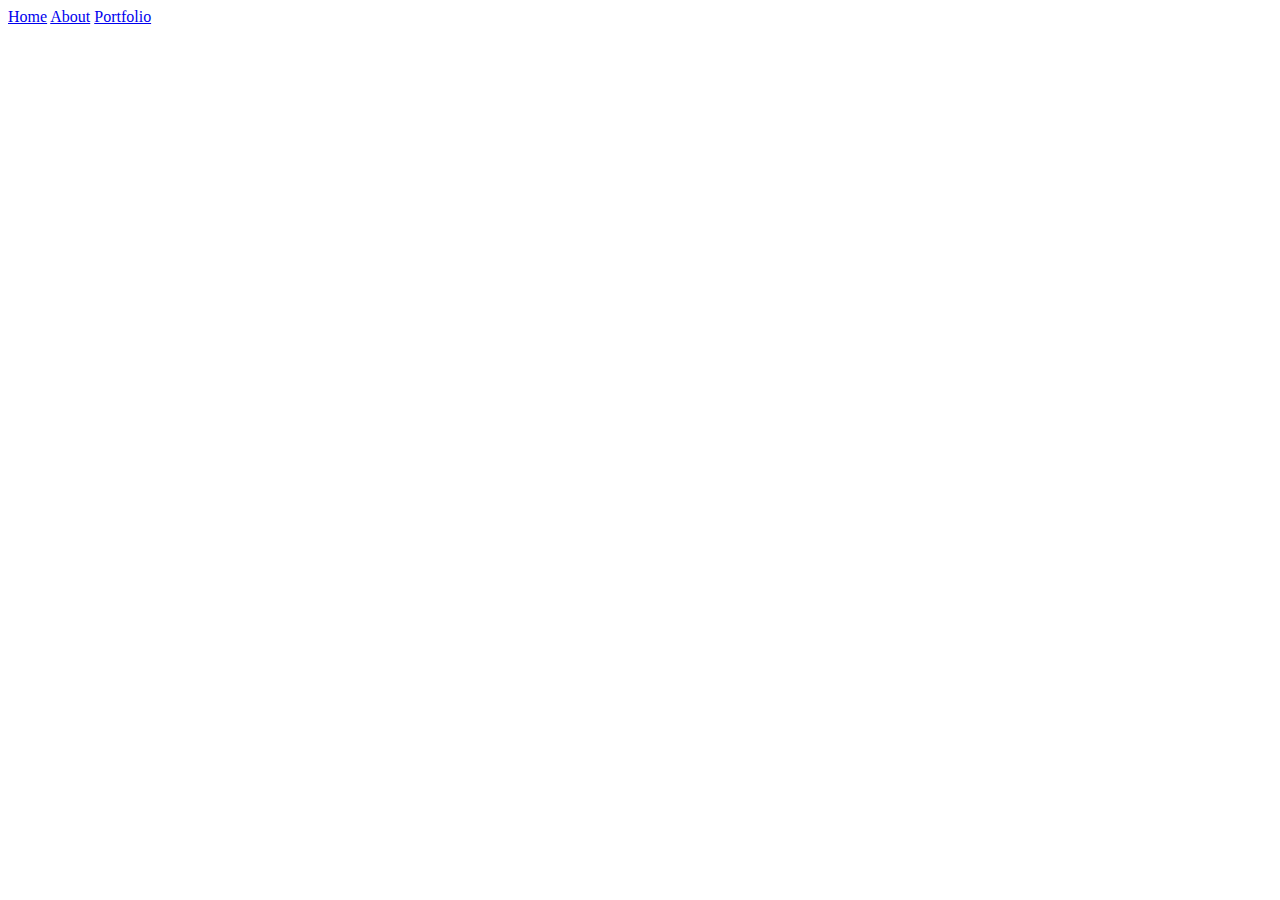
==== index.html @ ab5868d6 "create website sceletor, added navbar" ====
<!DOCTYPE html>
<html lang="en">
  <head>
    <meta charset="UTF-8" />
    <meta name="viewport" content="width=device-width, initial-scale=1.0" />
    <title>Katya Fuentes</title>
  </head>
  <body>
      <div class="topnav">
        <a class="active" href="#home">Home</a>
        <a href="#news">About</a>
        <a href="#contact">Portfolio</a>
      </div>
    </nav>
  </body>
</html>
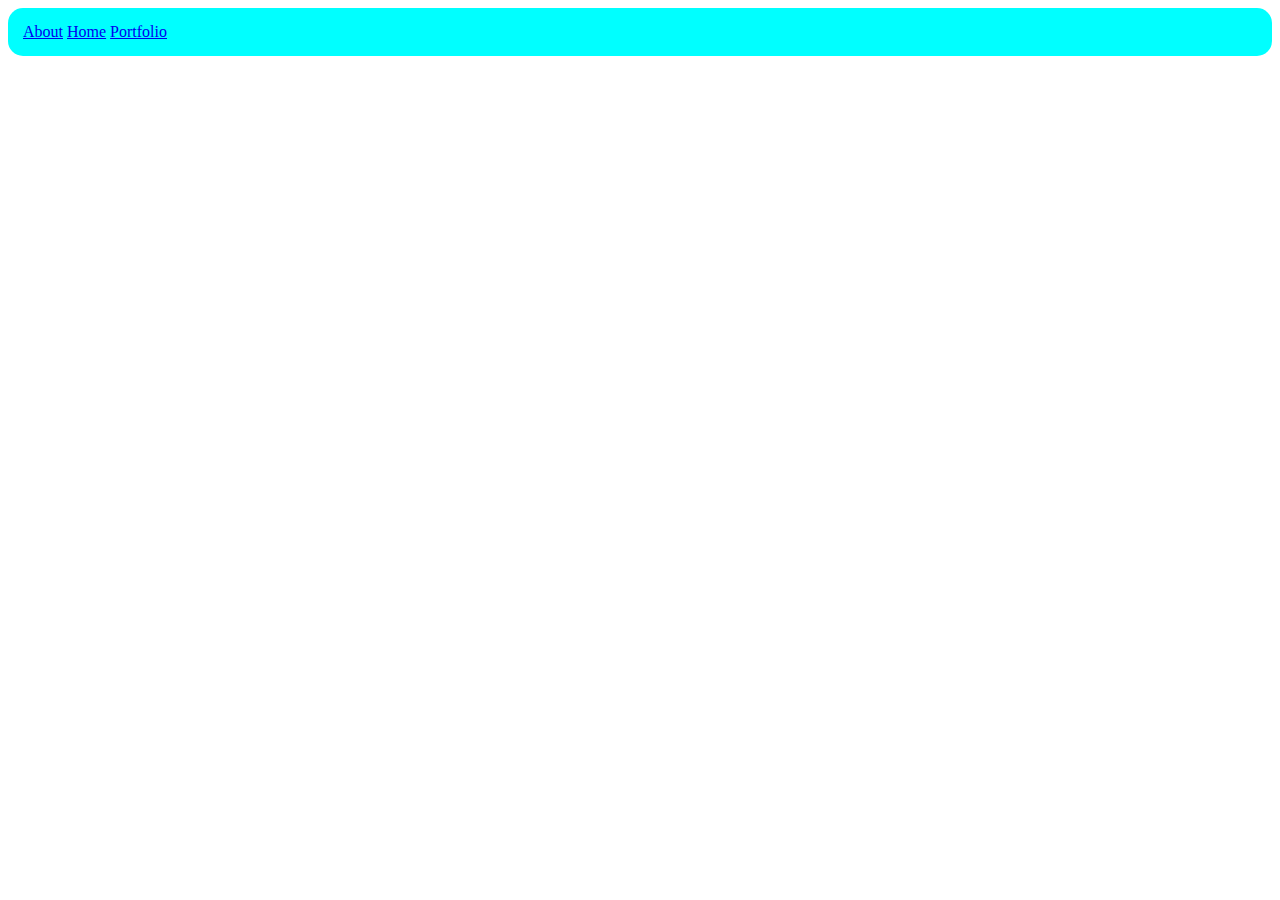
==== commit ab7c05e4: "added navbar" ====
--- a/index.html
+++ b/index.html
@@ -3,14 +3,16 @@
   <head>
     <meta charset="UTF-8" />
     <meta name="viewport" content="width=device-width, initial-scale=1.0" />
-    <title>Katya Fuentes</title>
+    <link rel="stylesheet" href="style.css">
+    <script src="javascript.js" defer></script>
+    <title>Home</title>
   </head>
   <body>
-      <div class="topnav">
-        <a class="active" href="#home">Home</a>
-        <a href="#news">About</a>
-        <a href="#contact">Portfolio</a>
-      </div>
+      <nav class="navbar">
+      <a href="about.html">About</a>
+      <a href="index.html">Home</a>
+      <a class="active" href="portfolio.html">Portfolio</a>
+      </nav>
     </nav>
   </body>
 </html>
--- a/style.css
+++ b/style.css
@@ -0,0 +1,5 @@
+nav {
+  background-color: aqua;
+  padding: 15px;
+  border-radius: 15px;
+}
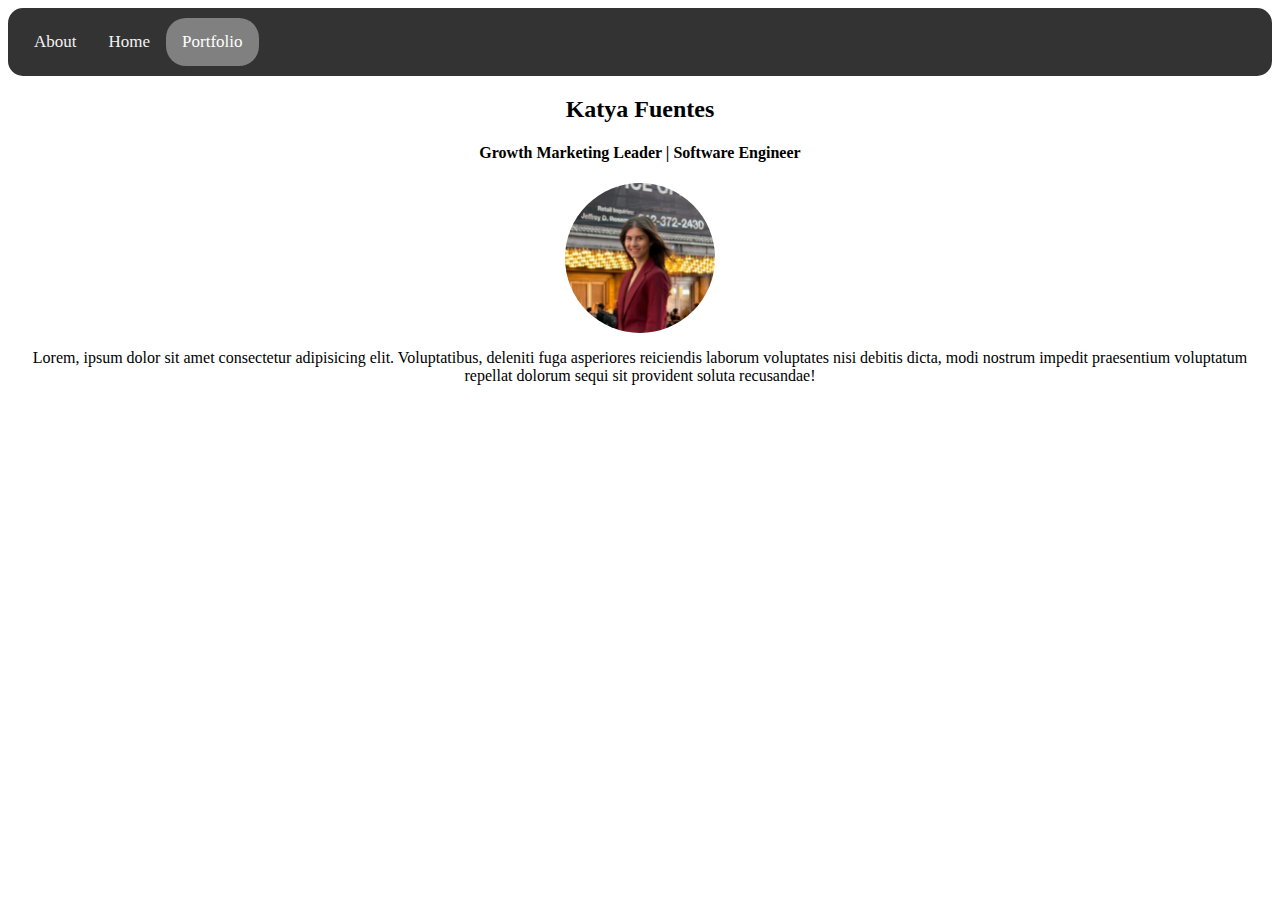
==== commit 9229fc02: "styled navbar" ====
--- a/index.html
+++ b/index.html
@@ -8,11 +8,20 @@
     <title>Home</title>
   </head>
   <body>
-      <nav class="navbar">
+        <nav class="navbar">
       <a href="about.html">About</a>
       <a href="index.html">Home</a>
       <a class="active" href="portfolio.html">Portfolio</a>
+      <a href="javascript:void(0);" class="icon" onclick="myFunction()">
+        <i class="fa fa-bars"></i>
+      </a>
       </nav>
     </nav>
+    <div class="hero">
+    <h2>Katya Fuentes</h2>
+<h4>Growth Marketing Leader | Software Engineer </h4>
+<img class = "headshot" src="assets/headshot.jpeg" alt="Katya's headshot"/>
+<p>Lorem, ipsum dolor sit amet consectetur adipisicing elit. Voluptatibus, deleniti fuga asperiores reiciendis laborum voluptates nisi debitis dicta, modi nostrum impedit praesentium voluptatum repellat dolorum sequi sit provident soluta recusandae!</p>
+</div>
   </body>
 </html>
--- a/style.css
+++ b/style.css
@@ -1,5 +1,55 @@
+/* navbar styling */
+
 nav {
-  background-color: aqua;
-  padding: 15px;
+  background-color: darkgray;
+  padding: 10px;
   border-radius: 15px;
 }
+
+/* Add a black background color to the top navigation */
+nav {
+  background-color: #333;
+  overflow: hidden;
+}
+
+/* Style the links inside the navigation bar */
+nav a {
+  float: left;
+  display: block;
+  color: #f2f2f2;
+  text-align: center;
+  padding: 14px 16px;
+  text-decoration: none;
+  font-size: 17px;
+}
+
+/* Change the color of links on hover */
+nav a:hover {
+  background-color: #ddd;
+  color: black;
+}
+
+/* Add an active class to highlight the current page */
+nav a.active {
+  background-color: grey;
+  color: white;
+  border-radius: 20px;
+}
+
+/* Hide the link that should open and close the topnav on small screens */
+nav .icon {
+  display: none;
+}
+
+/* css of the homepage */
+
+.hero {
+  text-align: center;
+}
+.headshot {
+  display: block;
+  margin: 0 auto;
+  max-width: 150px;
+  border-radius: 50%;
+  object-fit: cover;
+}
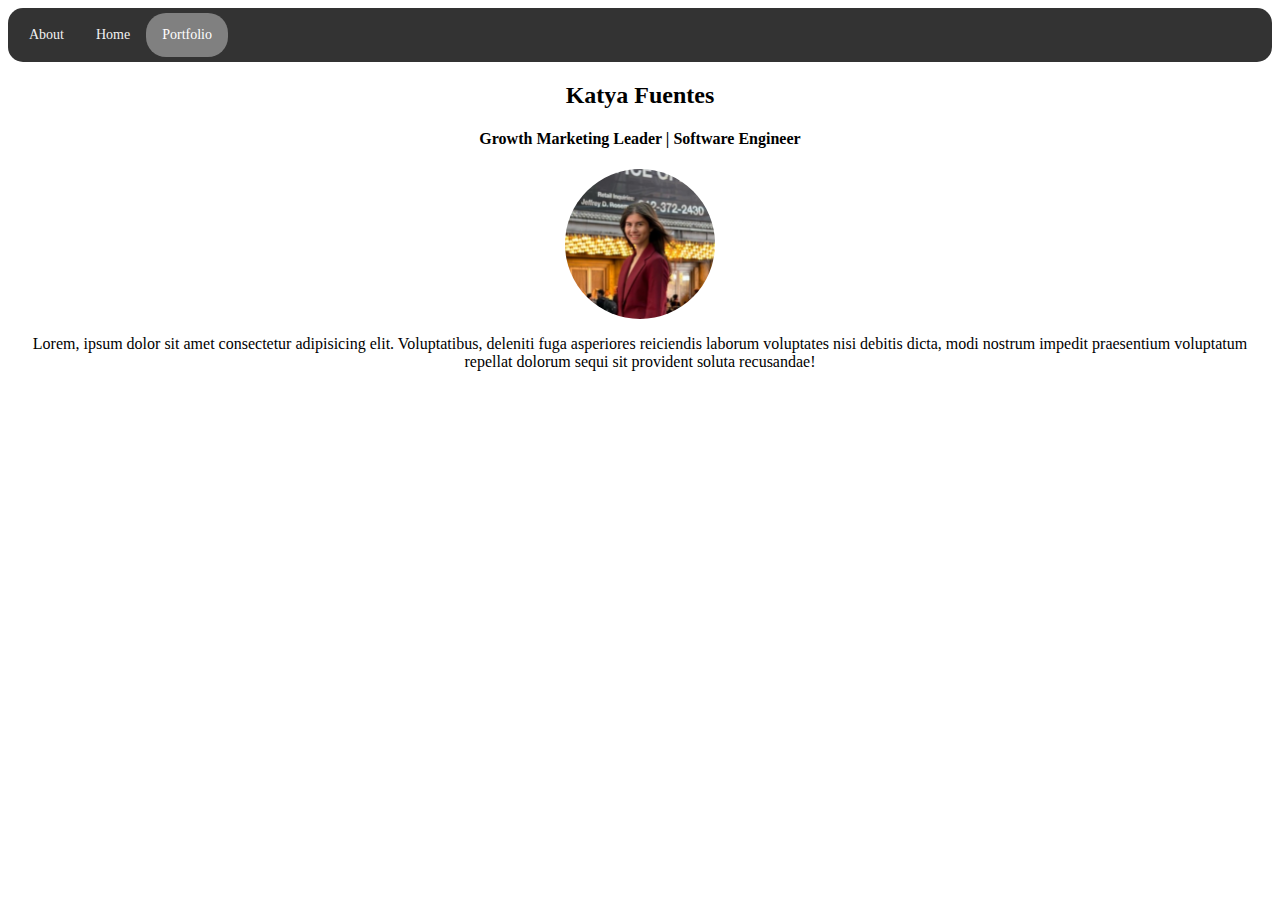
==== commit f2b781af: "styled navbar" ====
--- a/index.html
+++ b/index.html
@@ -8,6 +8,7 @@
     <title>Home</title>
   </head>
   <body>
+    <!-- Navbar -->
         <nav class="navbar">
       <a href="about.html">About</a>
       <a href="index.html">Home</a>
--- a/style.css
+++ b/style.css
@@ -2,7 +2,7 @@
 
 nav {
   background-color: darkgray;
-  padding: 10px;
+  padding: 5px;
   border-radius: 15px;
 }
 
@@ -20,13 +20,14 @@
   text-align: center;
   padding: 14px 16px;
   text-decoration: none;
-  font-size: 17px;
+  font-size: 14px;
 }
 
 /* Change the color of links on hover */
 nav a:hover {
   background-color: #ddd;
   color: black;
+  border-radius: 15px;
 }
 
 /* Add an active class to highlight the current page */
@@ -36,7 +37,7 @@
   border-radius: 20px;
 }
 
-/* Hide the link that should open and close the topnav on small screens */
+/* Hide the link that should open and close the nav on small screens */
 nav .icon {
   display: none;
 }
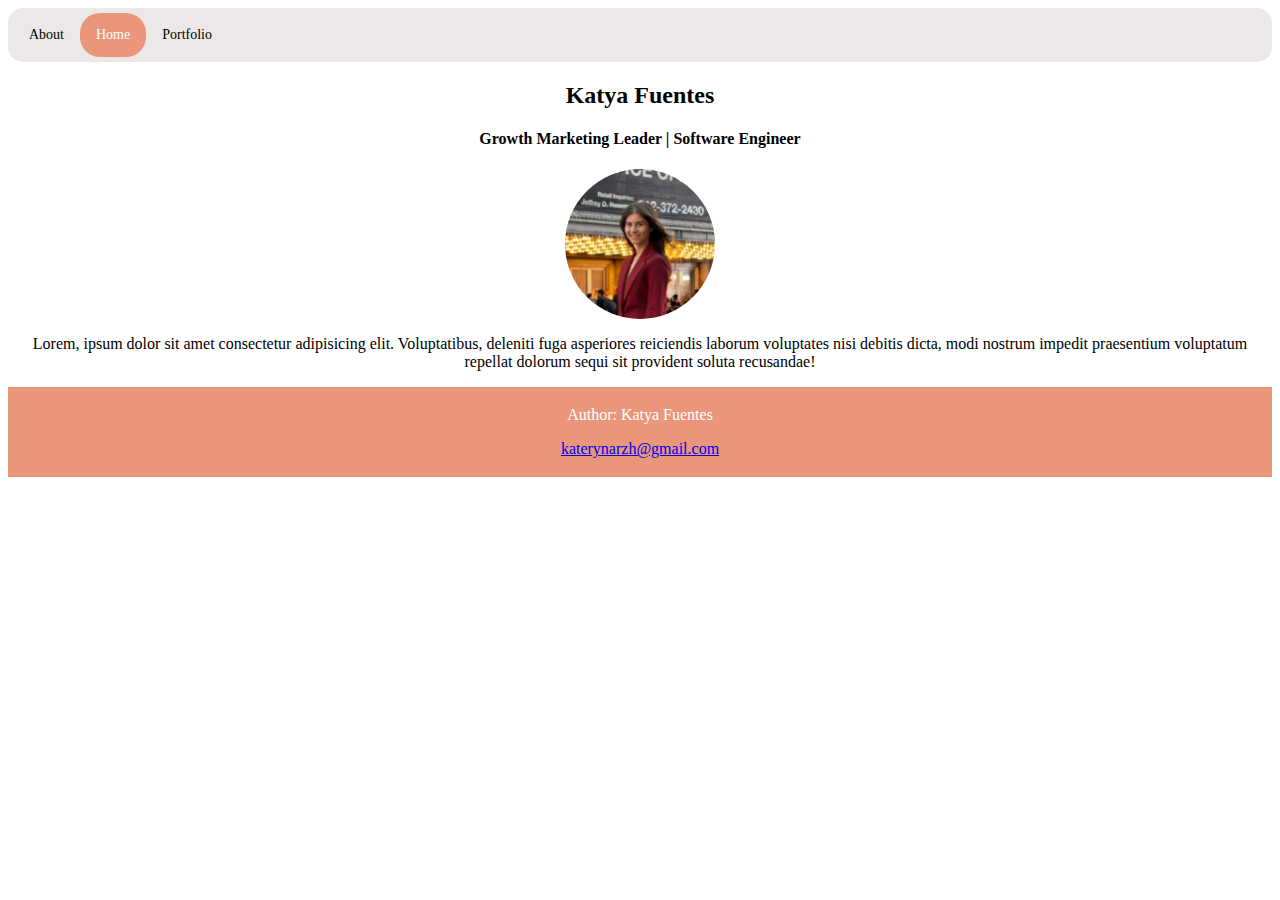
==== commit fab47992: "added info for about & portfolio pages" ====
--- a/index.html
+++ b/index.html
@@ -24,5 +24,11 @@
 <img class = "headshot" src="assets/headshot.jpeg" alt="Katya's headshot"/>
 <p>Lorem, ipsum dolor sit amet consectetur adipisicing elit. Voluptatibus, deleniti fuga asperiores reiciendis laborum voluptates nisi debitis dicta, modi nostrum impedit praesentium voluptatum repellat dolorum sequi sit provident soluta recusandae!</p>
 </div>
+
+<!-- Footer with social links -->
+<footer>
+  <p>Author: Katya Fuentes</p>
+  <p><a href="mailto:katerynarzh@gmail.com">katerynarzh@gmail.com</a></p>
+</footer>
   </body>
 </html>
--- a/style.css
+++ b/style.css
@@ -8,7 +8,7 @@
 
 /* Add a black background color to the top navigation */
 nav {
-  background-color: #333;
+  background-color: #ece8e8;
   overflow: hidden;
 }
 
@@ -16,7 +16,7 @@
 nav a {
   float: left;
   display: block;
-  color: #f2f2f2;
+  color: black;
   text-align: center;
   padding: 14px 16px;
   text-decoration: none;
@@ -32,7 +32,7 @@
 
 /* Add an active class to highlight the current page */
 nav a.active {
-  background-color: grey;
+  background-color: DarkSalmon;
   color: white;
   border-radius: 20px;
 }
@@ -54,3 +54,21 @@
   border-radius: 50%;
   object-fit: cover;
 }
+
+/* styling footer */
+footer {
+  text-align: center;
+  padding: 3px;
+  background-color: DarkSalmon;
+  color: white;
+}
+
+/* styling of portfolio */
+.portfolio-section {
+  margin: 30px 20px;
+}
+
+/* styling of portfolio */
+.about-section {
+  margin: 30px 20px;
+}
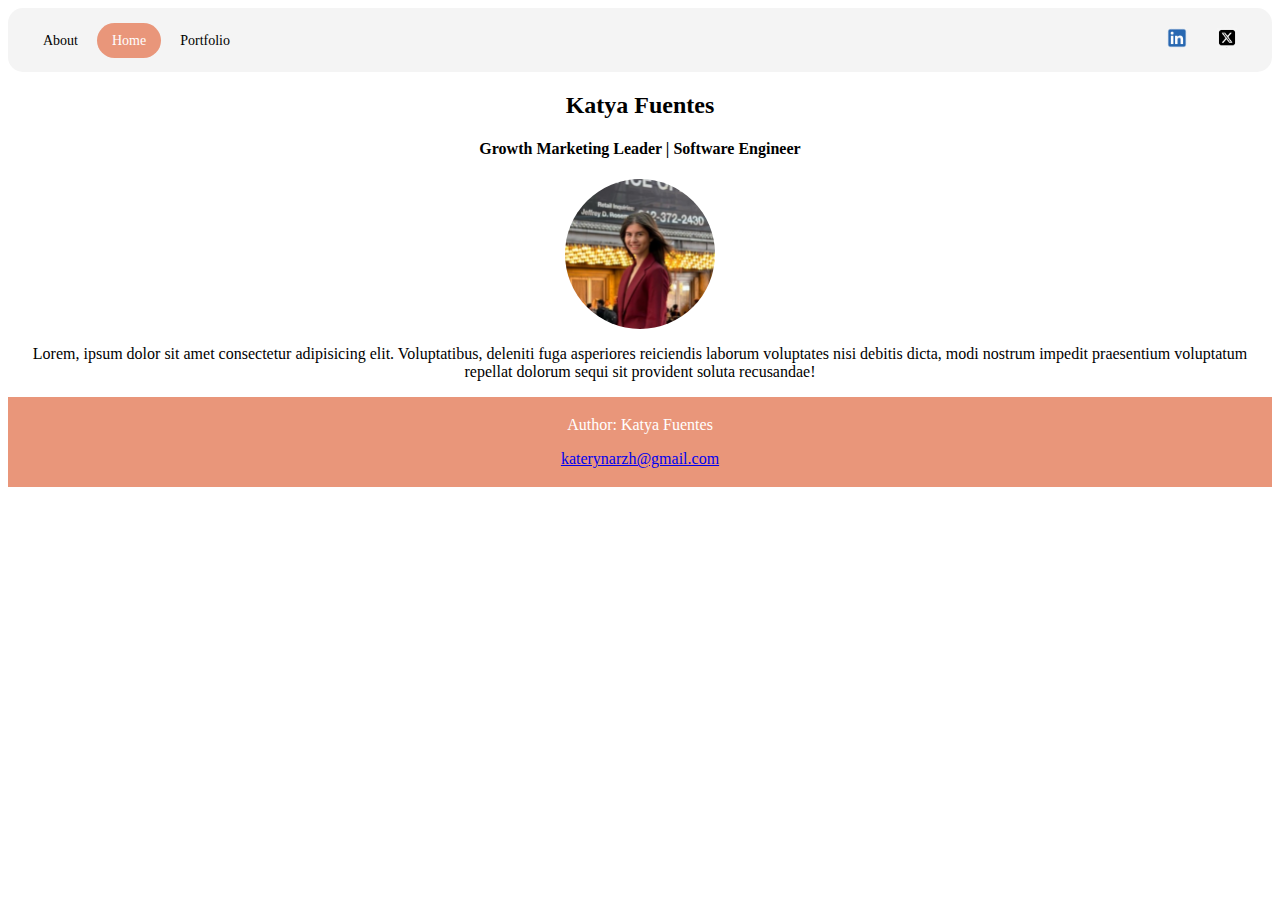
==== commit 6e23d8b6: "styled nav w/social links" ====
--- a/index.html
+++ b/index.html
@@ -3,32 +3,46 @@
   <head>
     <meta charset="UTF-8" />
     <meta name="viewport" content="width=device-width, initial-scale=1.0" />
-    <link rel="stylesheet" href="style.css">
+    <link rel="stylesheet" href="style.css" />
     <script src="javascript.js" defer></script>
     <title>Home</title>
   </head>
   <body>
     <!-- Navbar -->
-        <nav class="navbar">
-      <a href="about.html">About</a>
-      <a href="index.html">Home</a>
-      <a class="active" href="portfolio.html">Portfolio</a>
-      <a href="javascript:void(0);" class="icon" onclick="myFunction()">
-        <i class="fa fa-bars"></i>
-      </a>
-      </nav>
+    <nav class="navbar">
+      <div class="nav-links">
+        <a href="about.html">About</a>
+        <a class="active" href="index.html">Home</a>
+        <a href="portfolio.html">Portfolio</a>
+      </div>
+
+      <div class="social-links">
+        <a href="https://www.linkedin.com/in/katerynarozhko/" target="_blank">
+          <img src="assets/l.png" alt="LinkedIn" />
+        </a>
+        <a href="https://x.com/katya_fuen" target="_blank">
+          <img src="assets/x.png" alt="Twitter" />
+        </a>
+      </div>
     </nav>
+
+    <!-- Hero -->
     <div class="hero">
-    <h2>Katya Fuentes</h2>
-<h4>Growth Marketing Leader | Software Engineer </h4>
-<img class = "headshot" src="assets/headshot.jpeg" alt="Katya's headshot"/>
-<p>Lorem, ipsum dolor sit amet consectetur adipisicing elit. Voluptatibus, deleniti fuga asperiores reiciendis laborum voluptates nisi debitis dicta, modi nostrum impedit praesentium voluptatum repellat dolorum sequi sit provident soluta recusandae!</p>
-</div>
+      <h2>Katya Fuentes</h2>
+      <h4>Growth Marketing Leader | Software Engineer</h4>
+      <img class="headshot" src="assets/headshot.jpeg" alt="Katya's headshot" />
+      <p>
+        Lorem, ipsum dolor sit amet consectetur adipisicing elit. Voluptatibus,
+        deleniti fuga asperiores reiciendis laborum voluptates nisi debitis
+        dicta, modi nostrum impedit praesentium voluptatum repellat dolorum
+        sequi sit provident soluta recusandae!
+      </p>
+    </div>
 
-<!-- Footer with social links -->
-<footer>
-  <p>Author: Katya Fuentes</p>
-  <p><a href="mailto:katerynarzh@gmail.com">katerynarzh@gmail.com</a></p>
-</footer>
+    <!-- Footer-->
+    <footer>
+      <p>Author: Katya Fuentes</p>
+      <p><a href="mailto:katerynarzh@gmail.com">katerynarzh@gmail.com</a></p>
+    </footer>
   </body>
 </html>
--- a/style.css
+++ b/style.css
@@ -10,24 +10,31 @@
 nav {
   background-color: #ece8e8;
   overflow: hidden;
+  display: flex;
+  justify-content: space-between;
+  align-items: center;
+  background-color: #f4f4f4;
+  padding: 10px 20px;
+}
+
+.navbar {
+  display: flex;
+  gap: 15px;
 }
 
 /* Style the links inside the navigation bar */
-nav a {
-  float: left;
-  display: block;
+.navbar a {
+  text-decoration: none;
   color: black;
-  text-align: center;
-  padding: 14px 16px;
-  text-decoration: none;
   font-size: 14px;
+  padding: 10px 15px;
+  border-radius: 15px;
 }
 
 /* Change the color of links on hover */
-nav a:hover {
+navbar a:hover {
   background-color: #ddd;
   color: black;
-  border-radius: 15px;
 }
 
 /* Add an active class to highlight the current page */
@@ -40,6 +47,26 @@
 /* Hide the link that should open and close the nav on small screens */
 nav .icon {
   display: none;
+}
+
+/* stying of the social links */
+.nav a {
+  display: flex;
+  text-decoration: none;
+  margin-right: 10px;
+  color: black;
+  font-weight: bold;
+}
+
+.social-links {
+  display: flex;
+  gap: 0px;
+  justify-content: right;
+}
+
+.social-links img {
+  width: 20px;
+  height: 20px;
 }
 
 /* css of the homepage */
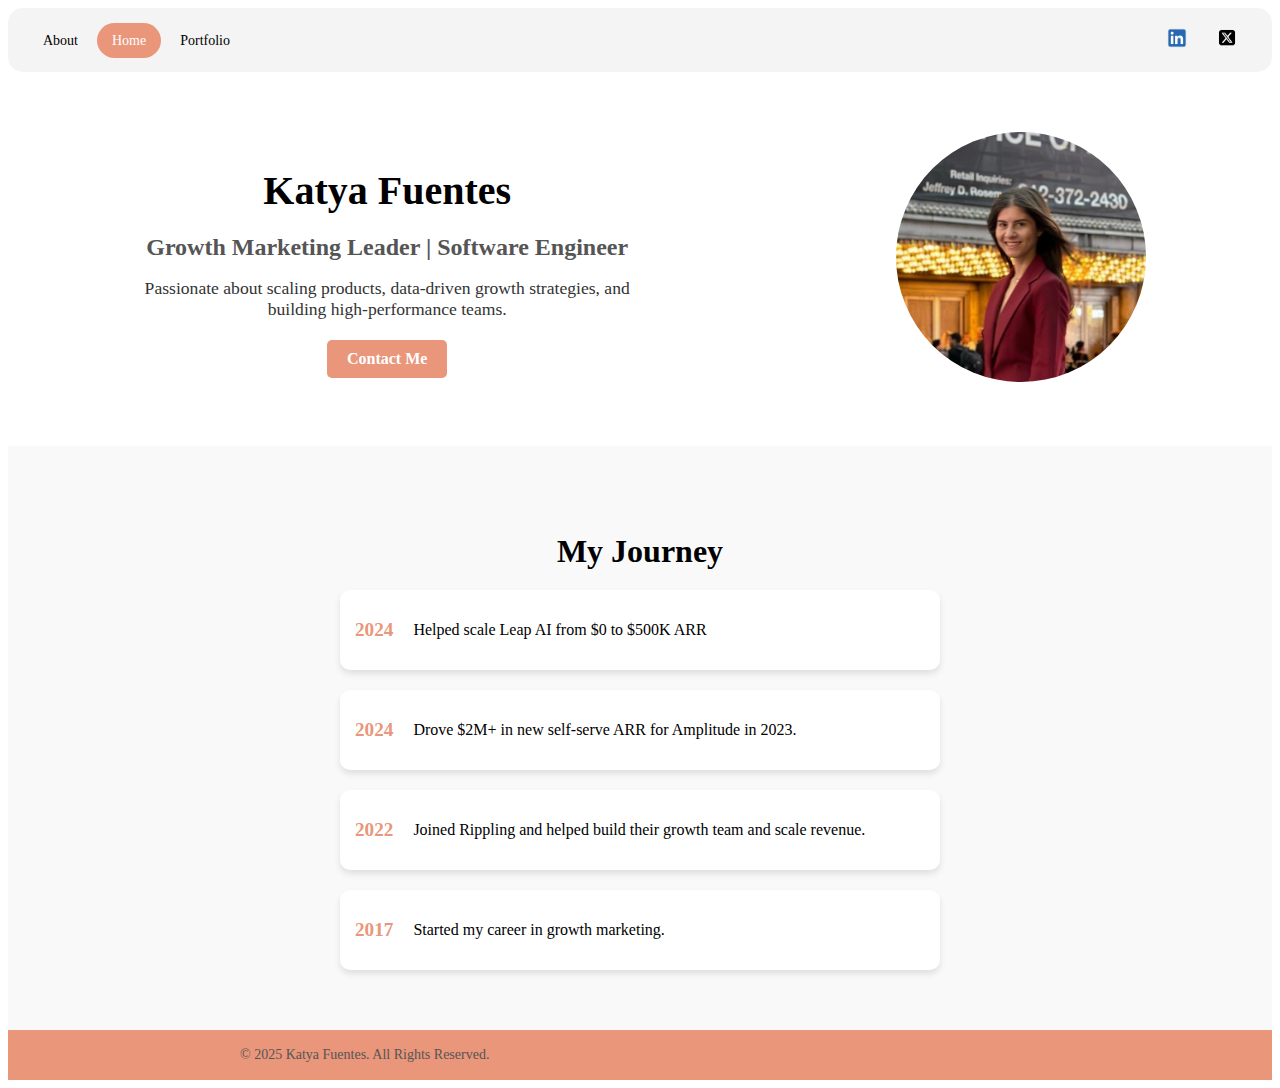
==== commit d024288d: "added the content & styling of the about page" ====
--- a/index.html
+++ b/index.html
@@ -26,23 +26,54 @@
       </div>
     </nav>
 
-    <!-- Hero -->
-    <div class="hero">
-      <h2>Katya Fuentes</h2>
-      <h4>Growth Marketing Leader | Software Engineer</h4>
-      <img class="headshot" src="assets/headshot.jpeg" alt="Katya's headshot" />
-      <p>
-        Lorem, ipsum dolor sit amet consectetur adipisicing elit. Voluptatibus,
-        deleniti fuga asperiores reiciendis laborum voluptates nisi debitis
-        dicta, modi nostrum impedit praesentium voluptatum repellat dolorum
-        sequi sit provident soluta recusandae!
-      </p>
-    </div>
+    <!-- HERO SECTION -->
+    <section class="hero">
+      <div class="hero-content">
+        <h1>Katya Fuentes</h1>
+        <h2>Growth Marketing Leader | Software Engineer</h2>
+        <p>
+          Passionate about scaling products, data-driven growth strategies, and
+          building high-performance teams.
+        </p>
+        <div class="contact-links">
+          <a href="mailto:katerynarzh@gmail.com" class="btn">Contact Me</a>
+        </div>
+      </div>
+      <div class="hero-image">
+        <img src="assets/headshot.jpeg" alt="Katya Fuentes" />
+      </div>
+    </section>
 
-    <!-- Footer-->
-    <footer>
-      <p>Author: Katya Fuentes</p>
-      <p><a href="mailto:katerynarzh@gmail.com">katerynarzh@gmail.com</a></p>
+    <!-- TIMELINE SECTION -->
+    <section class="timeline">
+      <h2>My Journey</h2>
+      <div class="timeline-container">
+        <div class="timeline-item">
+          <span class="year">2024</span>
+          <p>Helped scale Leap AI from $0 to $500K ARR</p>
+        </div>
+        <div class="timeline-item">
+          <span class="year">2024</span>
+          <p>Drove $2M+ in new self-serve ARR for Amplitude in 2023.</p>
+        </div>
+        <div class="timeline-item">
+          <span class="year">2022</span>
+          <p>
+            Joined Rippling and helped build their growth team and scale
+            revenue.
+          </p>
+        </div>
+        <div class="timeline-item">
+          <span class="year">2017</span>
+          <p>Started my career in growth marketing.</p>
+        </div>
+      </div>
+    </section>
+    <!-- FOOTER SECTION -->
+    <footer class="footer">
+      <div class="footer-content">
+        <p>&copy; 2025 Katya Fuentes. All Rights Reserved.</p>
+      </div>
     </footer>
   </body>
 </html>
--- a/style.css
+++ b/style.css
@@ -99,3 +99,109 @@
 .about-section {
   margin: 30px 20px;
 }
+
+/* HERO SECTION */
+.hero {
+  display: flex;
+  align-items: center;
+  justify-content: space-between;
+  padding: 60px 10%;
+  background-color: #fff;
+}
+
+.hero-content {
+  max-width: 50%;
+}
+
+.hero-content h1 {
+  font-size: 2.5rem;
+  margin-bottom: 10px;
+}
+
+.hero-content h2 {
+  font-size: 1.5rem;
+  color: #555;
+  margin-bottom: 15px;
+}
+
+.hero-content p {
+  font-size: 1.1rem;
+  color: #333;
+  margin-bottom: 20px;
+}
+
+.hero-image img {
+  width: 250px;
+  height: 250px;
+  border-radius: 50%;
+  object-fit: cover;
+}
+
+/* BUTTON */
+.btn {
+  display: inline-block;
+  padding: 10px 20px;
+  background-color: DarkSalmon;
+  color: white;
+  text-decoration: none;
+  border-radius: 5px;
+  font-weight: bold;
+}
+
+/* TIMELINE SECTION */
+.timeline {
+  background: #f9f9f9;
+  padding: 60px 10%;
+  text-align: center;
+}
+
+.timeline h2 {
+  font-size: 2rem;
+  margin-bottom: 20px;
+}
+
+.timeline-container {
+  display: flex;
+  flex-direction: column;
+  gap: 20px;
+  max-width: 600px;
+  margin: 0 auto;
+}
+
+.timeline-item {
+  display: flex;
+  align-items: center;
+  gap: 20px;
+  background: white;
+  padding: 15px;
+  border-radius: 10px;
+  box-shadow: 0px 4px 6px rgba(0, 0, 0, 0.1);
+}
+
+.timeline-item .year {
+  font-size: 1.2rem;
+  font-weight: bold;
+  color: DarkSalmon;
+}
+
+<!-- FOOTER SECTION -->
+/* FOOTER */
+.footer {
+  background-color: #f4f4f4;
+  padding: 20px 10%;
+  text-align: center;
+  margin-top: 40px;
+}
+
+.footer-content {
+  display: flex;
+  justify-content: space-between;
+  align-items: center;
+  max-width: 800px;
+  margin: 0 auto;
+}
+
+.footer p {
+  font-size: 14px;
+  color: #555;
+}
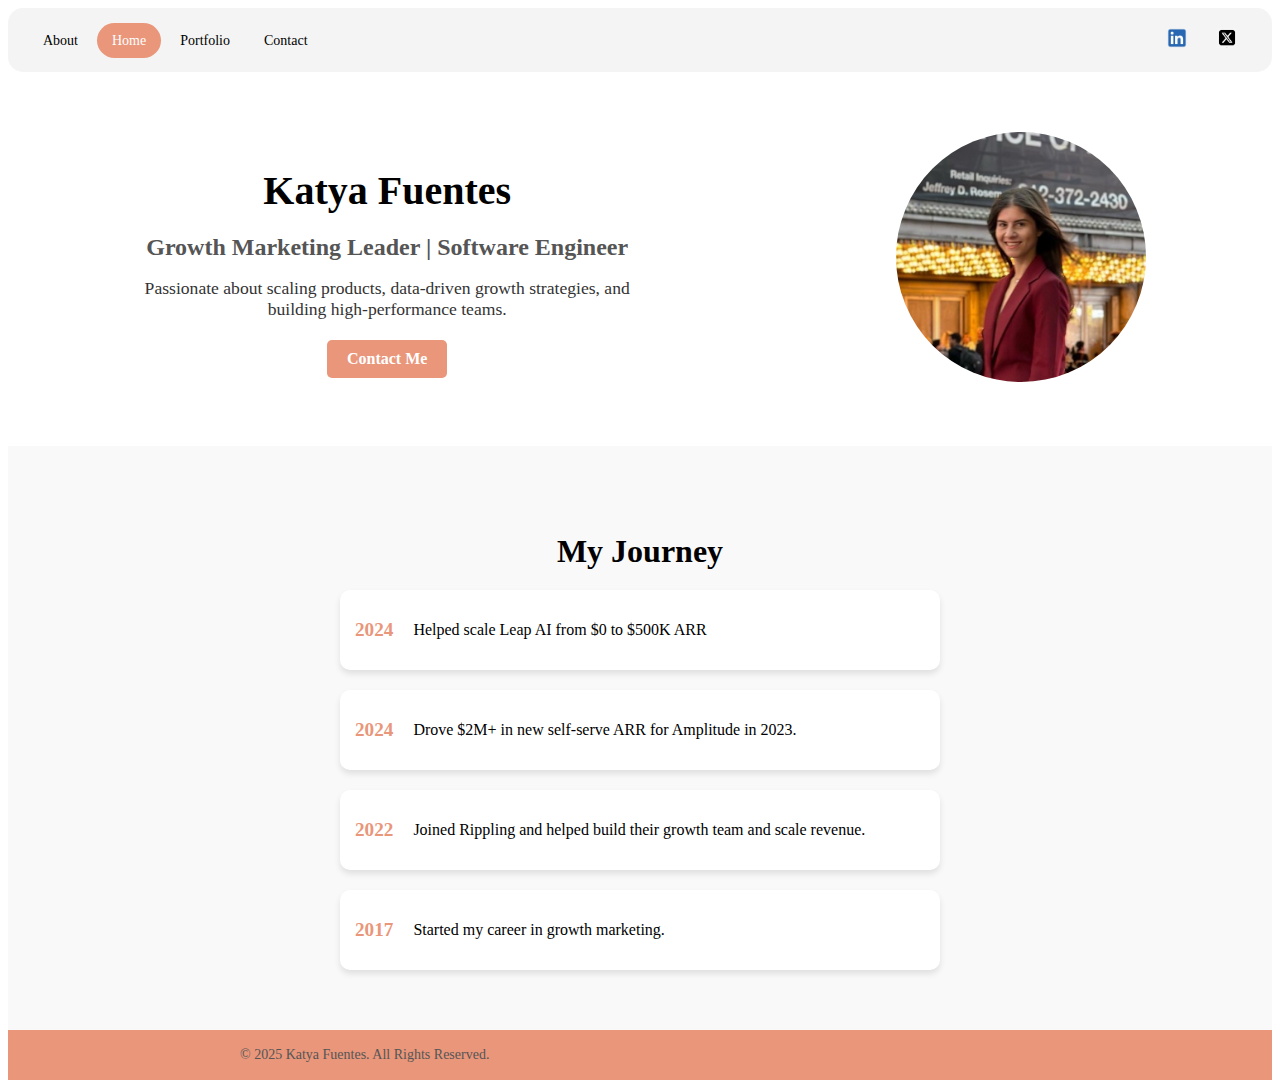
==== commit d6654784: "success page" ====
--- a/index.html
+++ b/index.html
@@ -14,6 +14,7 @@
         <a href="about.html">About</a>
         <a class="active" href="index.html">Home</a>
         <a href="portfolio.html">Portfolio</a>
+        <a href="contact.html">Contact</a>
       </div>
 
       <div class="social-links">
--- a/style.css
+++ b/style.css
@@ -205,3 +205,64 @@
   font-size: 14px;
   color: #555;
 }
+
+/* <!-- CONTACT FORM SECTION --> */
+.contact-form-container {
+  display: flex;
+  justify-content: center;
+  align-items: center;
+  height: 100vh;
+  background-color: #f8f8f8; 
+
+/* Style the form */
+.contact-form {
+  width: 50%;
+  max-width: 500px;
+  background: white;
+  padding: 30px;
+  border-radius: 10px;
+  box-shadow: 0px 4px 10px rgba(0, 0, 0, 0.1);
+}
+
+/* Style labels */
+.contact-form label {
+  display: block;
+  font-weight: bold;
+}
+
+/* Style input fields */
+.contact-form input,
+.contact-form textarea {
+  width: 100%;
+  padding: 10px;
+  margin-bottom: 15px;
+  border: 1px solid #ccc;
+  border-radius: 5px;
+  font-size: 16px;
+}
+
+/* Style the submit button */
+.contact-form button {
+  display: block;
+  width: 50%;
+  margin: 20px auto 0;
+  padding: 12px;
+  background-color: #e79b84; 
+  color: white;
+  font-size: 16px;
+  border: none;
+  border-radius: 15px;
+  cursor: pointer;
+  transition: background 0.3s ease;
+}
+
+.contact-form button:hover {
+  background-color: #d36f50;
+}
+
+/* Responsive Design */
+@media (max-width: 768px) {
+  .contact-form {
+    width: 80%;
+  }
+}